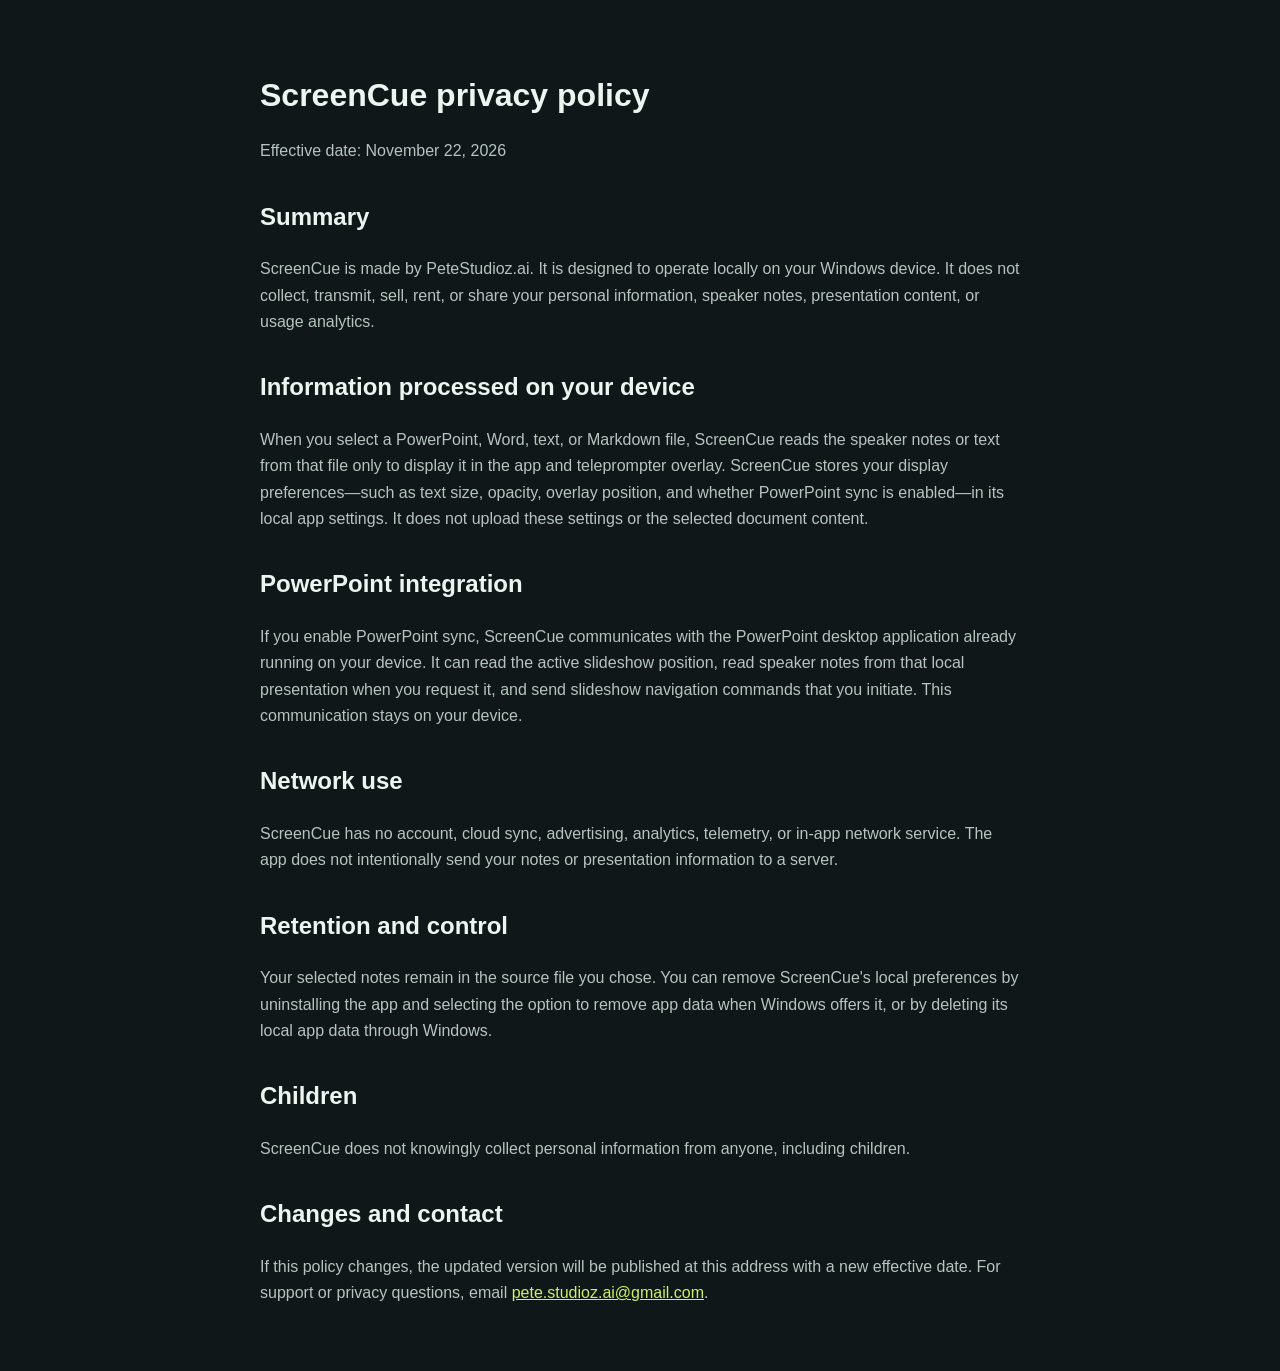
==== privacy.html @ 3d3e750d "Publish the ScreenCue privacy policy and support pages Copied from docs/ in the ScreenCue repository" ====
<!doctype html>
<html lang="en">
  <head>
    <meta charset="UTF-8" />
    <meta name="viewport" content="width=device-width, initial-scale=1.0" />
    <title>ScreenCue privacy policy</title>
    <style>
      :root { color-scheme: dark; font-family: "Segoe UI", sans-serif; }
      body { max-width: 760px; margin: 0 auto; padding: 48px 24px; background: #101718; color: #eef4ef; line-height: 1.65; }
      h1 { margin-bottom: .1rem; } h2 { margin-top: 2rem; } p, li { color: #b5c5be; } a { color: #c8f36b; }
    </style>
  </head>
  <body>
    <h1>ScreenCue privacy policy</h1>
    <p>Effective date: November 22, 2026</p>

    <h2>Summary</h2>
    <p>ScreenCue is made by PeteStudioz.ai. It is designed to operate locally on your Windows device. It does not collect, transmit, sell, rent, or share your personal information, speaker notes, presentation content, or usage analytics.</p>

    <h2>Information processed on your device</h2>
    <p>When you select a PowerPoint, Word, text, or Markdown file, ScreenCue reads the speaker notes or text from that file only to display it in the app and teleprompter overlay. ScreenCue stores your display preferences—such as text size, opacity, overlay position, and whether PowerPoint sync is enabled—in its local app settings. It does not upload these settings or the selected document content.</p>

    <h2>PowerPoint integration</h2>
    <p>If you enable PowerPoint sync, ScreenCue communicates with the PowerPoint desktop application already running on your device. It can read the active slideshow position, read speaker notes from that local presentation when you request it, and send slideshow navigation commands that you initiate. This communication stays on your device.</p>

    <h2>Network use</h2>
    <p>ScreenCue has no account, cloud sync, advertising, analytics, telemetry, or in-app network service. The app does not intentionally send your notes or presentation information to a server.</p>

    <h2>Retention and control</h2>
    <p>Your selected notes remain in the source file you chose. You can remove ScreenCue's local preferences by uninstalling the app and selecting the option to remove app data when Windows offers it, or by deleting its local app data through Windows.</p>

    <h2>Children</h2>
    <p>ScreenCue does not knowingly collect personal information from anyone, including children.</p>

    <h2>Changes and contact</h2>
    <p>If this policy changes, the updated version will be published at this address with a new effective date. For support or privacy questions, email <a href="mailto:pete.studioz.ai@gmail.com">pete.studioz.ai@gmail.com</a>.</p>
  </body>
</html>
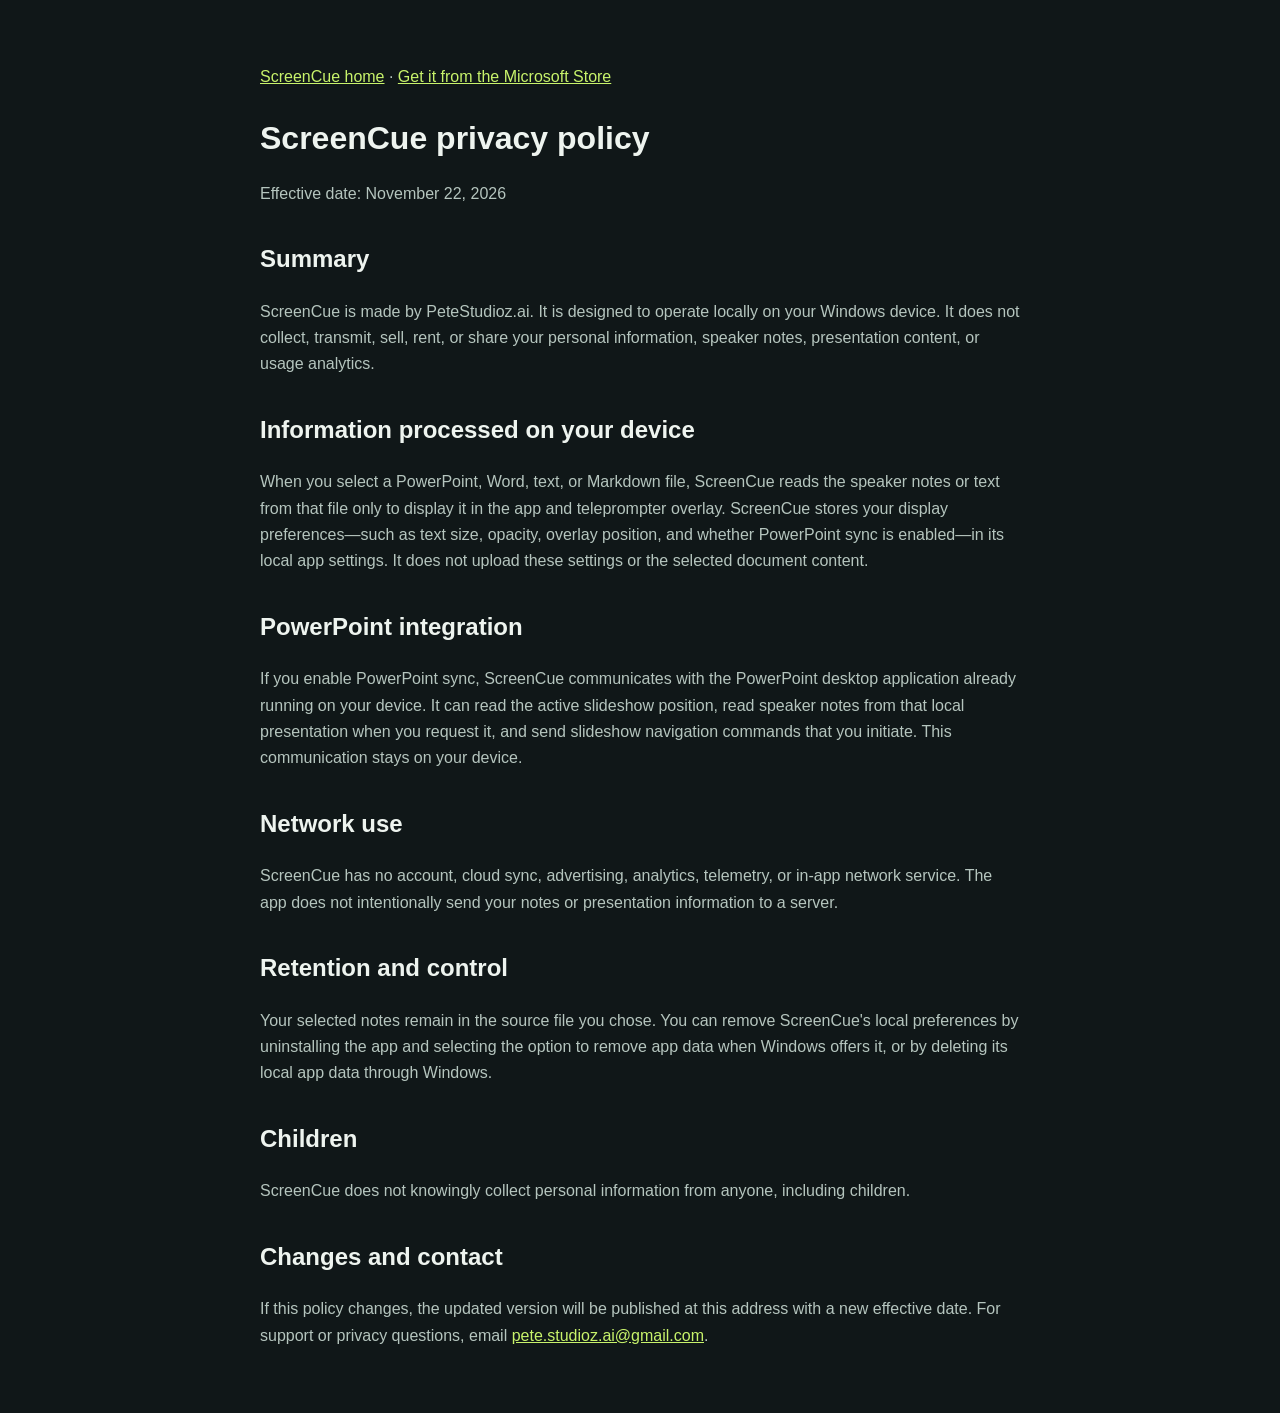
==== commit fb6bbecf: "Turn the ScreenCue site into a landing page for search and AI answers The home page was a single lin" ====
--- a/privacy.html
+++ b/privacy.html
@@ -3,7 +3,10 @@
   <head>
     <meta charset="UTF-8" />
     <meta name="viewport" content="width=device-width, initial-scale=1.0" />
-    <title>ScreenCue privacy policy</title>
+    <title>ScreenCue Privacy Policy</title>
+    <meta name="description" content="ScreenCue works locally on your Windows PC. It has no account, cloud sync, analytics or telemetry, and does not upload your presentations or speaker notes." />
+    <link rel="canonical" href="https://preethamshenoy-ai.github.io/screencue-site/privacy.html" />
+    <link rel="icon" type="image/png" href="img/favicon.png" />
     <style>
       :root { color-scheme: dark; font-family: "Segoe UI", sans-serif; }
       body { max-width: 760px; margin: 0 auto; padding: 48px 24px; background: #101718; color: #eef4ef; line-height: 1.65; }
@@ -11,6 +14,7 @@
     </style>
   </head>
   <body>
+    <p><a href="./">ScreenCue home</a> · <a href="https://apps.microsoft.com/detail/9N0VF85M0GS3">Get it from the Microsoft Store</a></p>
     <h1>ScreenCue privacy policy</h1>
     <p>Effective date: November 22, 2026</p>
 
